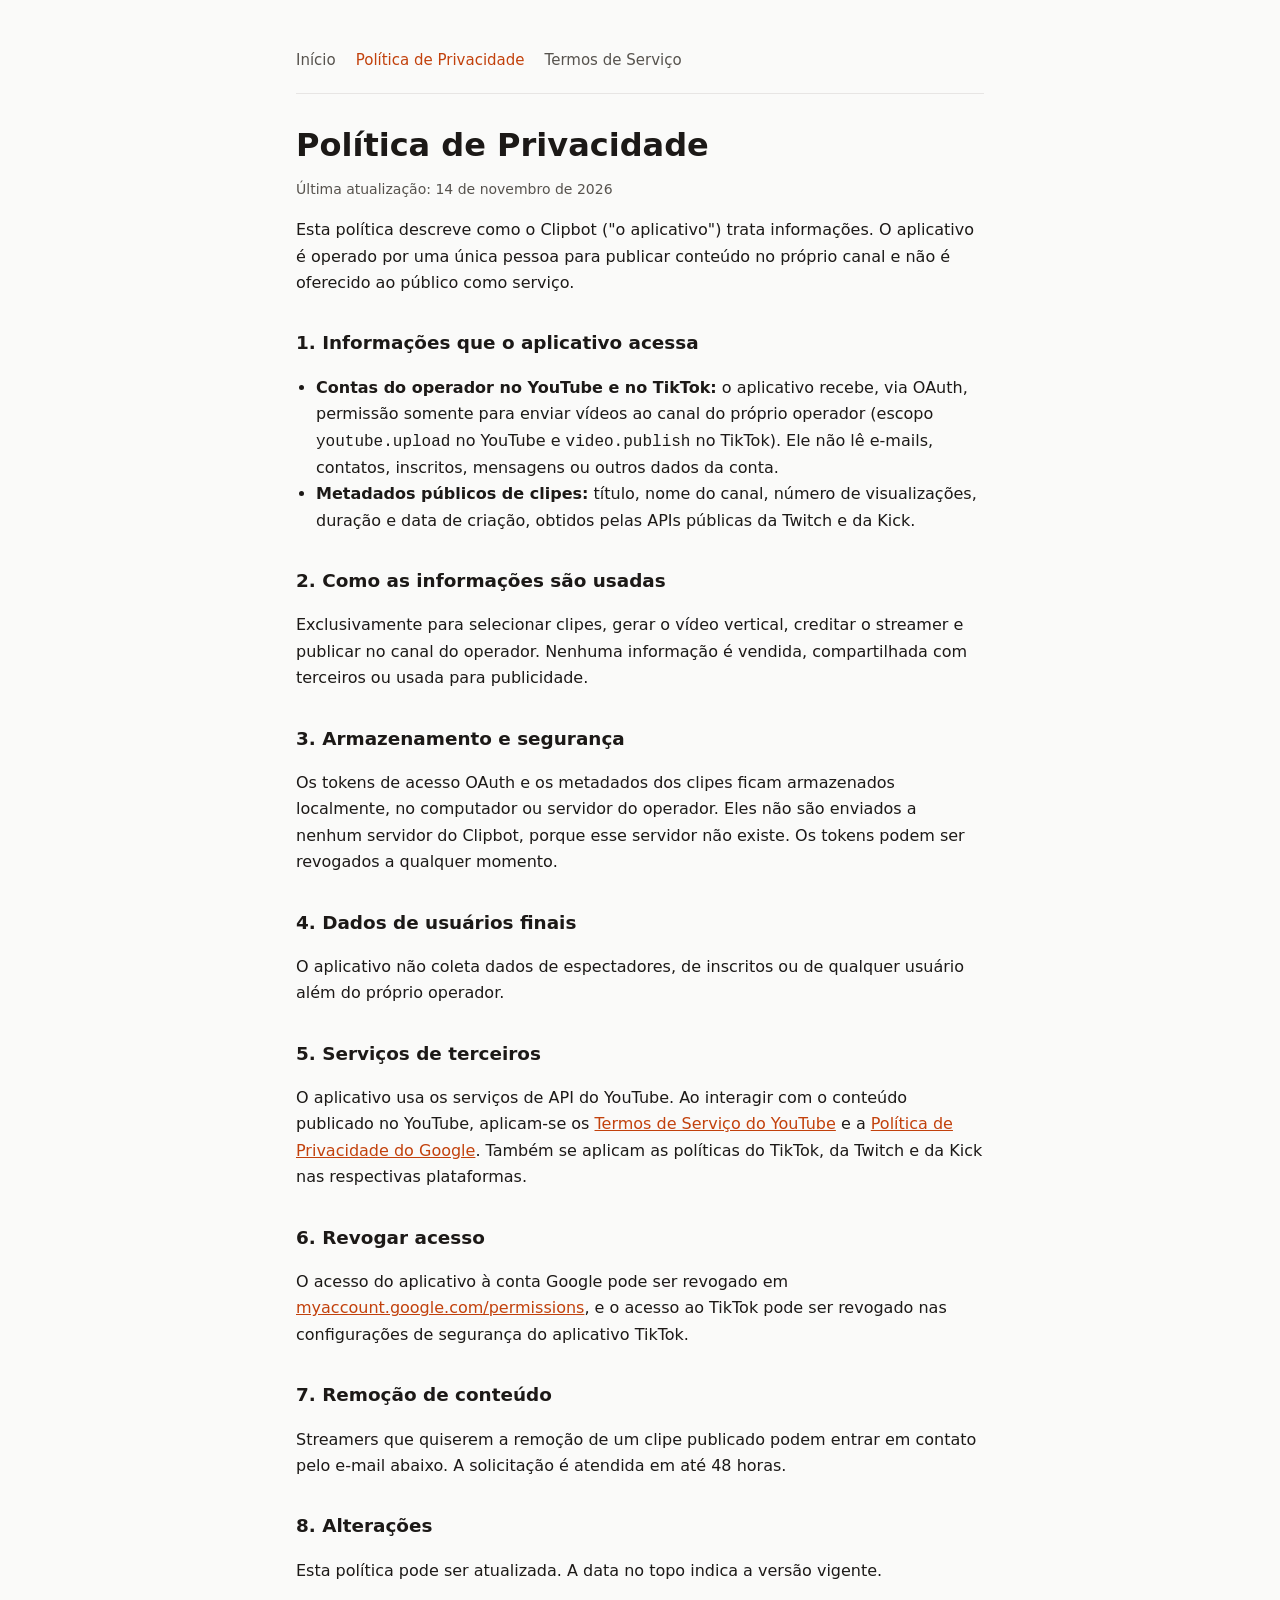
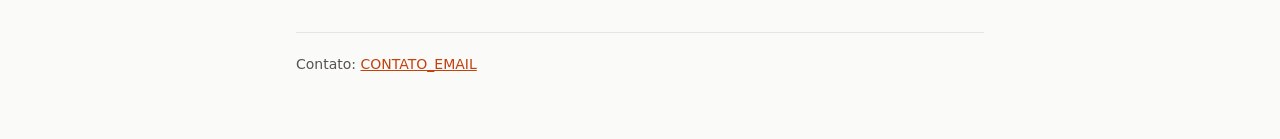
==== docs/privacy.html @ d69500e6 "Site (GitHub Pages): página inicial, política de privacidade e termos Exigidos pelo Google para publ" ====
<!doctype html>
<html lang="pt-BR">
<head>
<meta charset="utf-8">
<meta name="viewport" content="width=device-width, initial-scale=1">
<title>Política de Privacidade — Clipbot</title>
<link rel="stylesheet" href="style.css">
</head>
<body><main>
<nav><a href="index.html">Início</a><a href="privacy.html" aria-current="page">Política de Privacidade</a><a href="terms.html">Termos de Serviço</a></nav>
<h1>Política de Privacidade</h1>
<p class="muted">Última atualização: 14 de novembro de 2026</p>
<p>Esta política descreve como o Clipbot ("o aplicativo") trata informações. O aplicativo é operado por uma única pessoa para publicar conteúdo no próprio canal e não é oferecido ao público como serviço.</p>
<h2>1. Informações que o aplicativo acessa</h2>
<ul>
<li><strong>Contas do operador no YouTube e no TikTok:</strong> o aplicativo recebe, via OAuth, permissão somente para enviar vídeos ao canal do próprio operador (escopo <code>youtube.upload</code> no YouTube e <code>video.publish</code> no TikTok). Ele não lê e-mails, contatos, inscritos, mensagens ou outros dados da conta.</li>
<li><strong>Metadados públicos de clipes:</strong> título, nome do canal, número de visualizações, duração e data de criação, obtidos pelas APIs públicas da Twitch e da Kick.</li>
</ul>
<h2>2. Como as informações são usadas</h2>
<p>Exclusivamente para selecionar clipes, gerar o vídeo vertical, creditar o streamer e publicar no canal do operador. Nenhuma informação é vendida, compartilhada com terceiros ou usada para publicidade.</p>
<h2>3. Armazenamento e segurança</h2>
<p>Os tokens de acesso OAuth e os metadados dos clipes ficam armazenados localmente, no computador ou servidor do operador. Eles não são enviados a nenhum servidor do Clipbot, porque esse servidor não existe. Os tokens podem ser revogados a qualquer momento.</p>
<h2>4. Dados de usuários finais</h2>
<p>O aplicativo não coleta dados de espectadores, de inscritos ou de qualquer usuário além do próprio operador.</p>
<h2>5. Serviços de terceiros</h2>
<p>O aplicativo usa os serviços de API do YouTube. Ao interagir com o conteúdo publicado no YouTube, aplicam-se os <a href="https://www.youtube.com/t/terms">Termos de Serviço do YouTube</a> e a <a href="https://policies.google.com/privacy">Política de Privacidade do Google</a>. Também se aplicam as políticas do TikTok, da Twitch e da Kick nas respectivas plataformas.</p>
<h2>6. Revogar acesso</h2>
<p>O acesso do aplicativo à conta Google pode ser revogado em <a href="https://myaccount.google.com/permissions">myaccount.google.com/permissions</a>, e o acesso ao TikTok pode ser revogado nas configurações de segurança do aplicativo TikTok.</p>
<h2>7. Remoção de conteúdo</h2>
<p>Streamers que quiserem a remoção de um clipe publicado podem entrar em contato pelo e-mail abaixo. A solicitação é atendida em até 48 horas.</p>
<h2>8. Alterações</h2>
<p>Esta política pode ser atualizada. A data no topo indica a versão vigente.</p>
<footer>Contato: <a href="mailto:CONTATO_EMAIL">CONTATO_EMAIL</a></footer>
</main></body></html>
---- docs/style.css ----
:root{--bg:#fafaf9;--fg:#1c1917;--muted:#57534e;--line:#e7e5e4;--accent:#c2410c}
@media (prefers-color-scheme:dark){:root{--bg:#141210;--fg:#f5f5f4;--muted:#a8a29e;--line:#2e2a27;--accent:#fb923c}}
*{box-sizing:border-box}
body{margin:0;background:var(--bg);color:var(--fg);font:16px/1.65 system-ui,-apple-system,"Segoe UI",Roboto,sans-serif}
main{max-width:720px;margin:0 auto;padding:48px 16px 64px}
nav{display:flex;gap:20px;flex-wrap:wrap;padding-bottom:20px;border-bottom:1px solid var(--line);margin-bottom:32px;font-size:15px}
nav a{color:var(--muted);text-decoration:none}nav a:hover,nav a[aria-current]{color:var(--accent)}
h1{font-size:2rem;line-height:1.2;margin:0 0 8px}h2{font-size:1.15rem;margin:32px 0 8px}
p,li{color:var(--fg)}.muted{color:var(--muted);font-size:14px}
a{color:var(--accent)}ul{padding-left:20px}
footer{margin-top:48px;padding-top:20px;border-top:1px solid var(--line);color:var(--muted);font-size:14px}
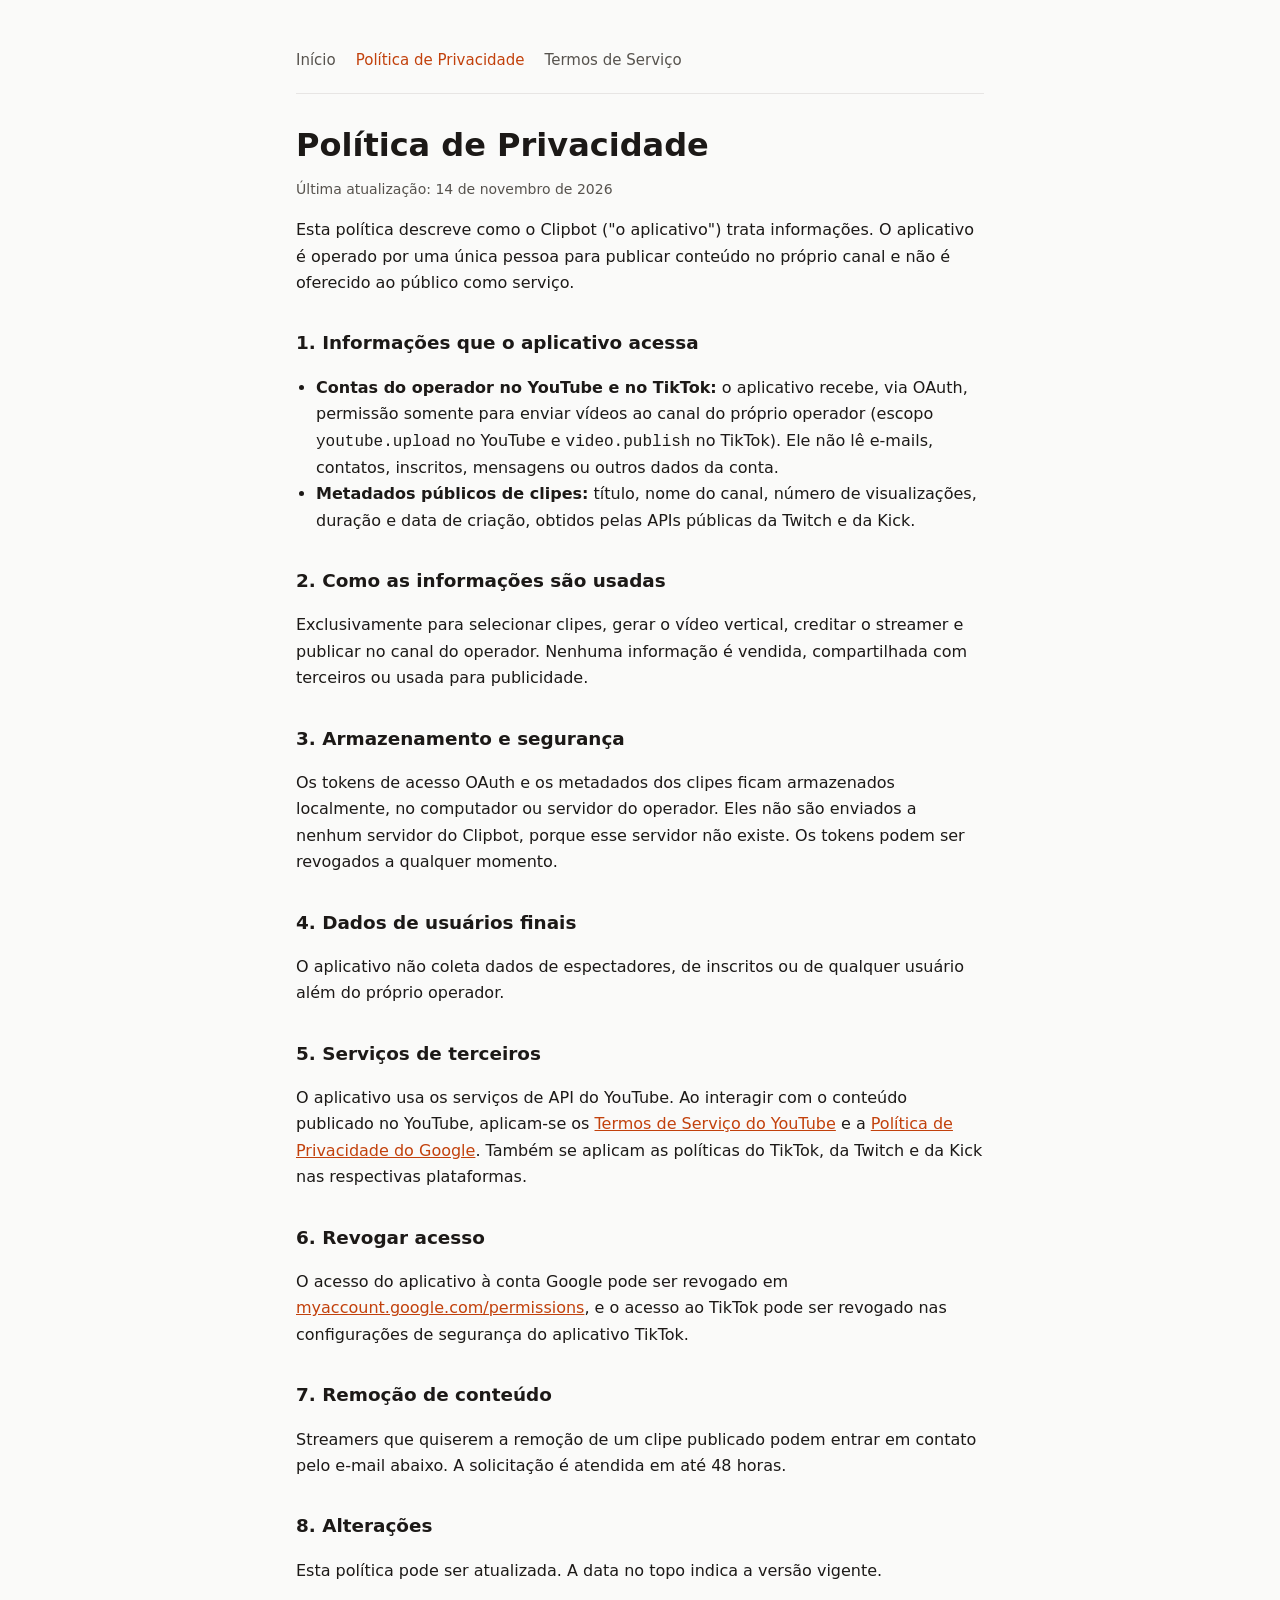
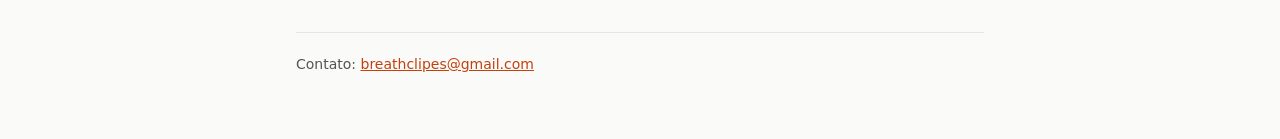
==== commit 054a152e: "Site: e-mail de contato Co-Authored-By: Claude Opus 5.5 <noreply@anthropic.com> Claude-Session: http" ====
--- a/docs/privacy.html
+++ b/docs/privacy.html
@@ -30,5 +30,5 @@
 <p>Streamers que quiserem a remoção de um clipe publicado podem entrar em contato pelo e-mail abaixo. A solicitação é atendida em até 48 horas.</p>
 <h2>8. Alterações</h2>
 <p>Esta política pode ser atualizada. A data no topo indica a versão vigente.</p>
-<footer>Contato: <a href="mailto:CONTATO_EMAIL">CONTATO_EMAIL</a></footer>
+<footer>Contato: <a href="mailto:breathclipes@gmail.com">breathclipes@gmail.com</a></footer>
 </main></body></html>
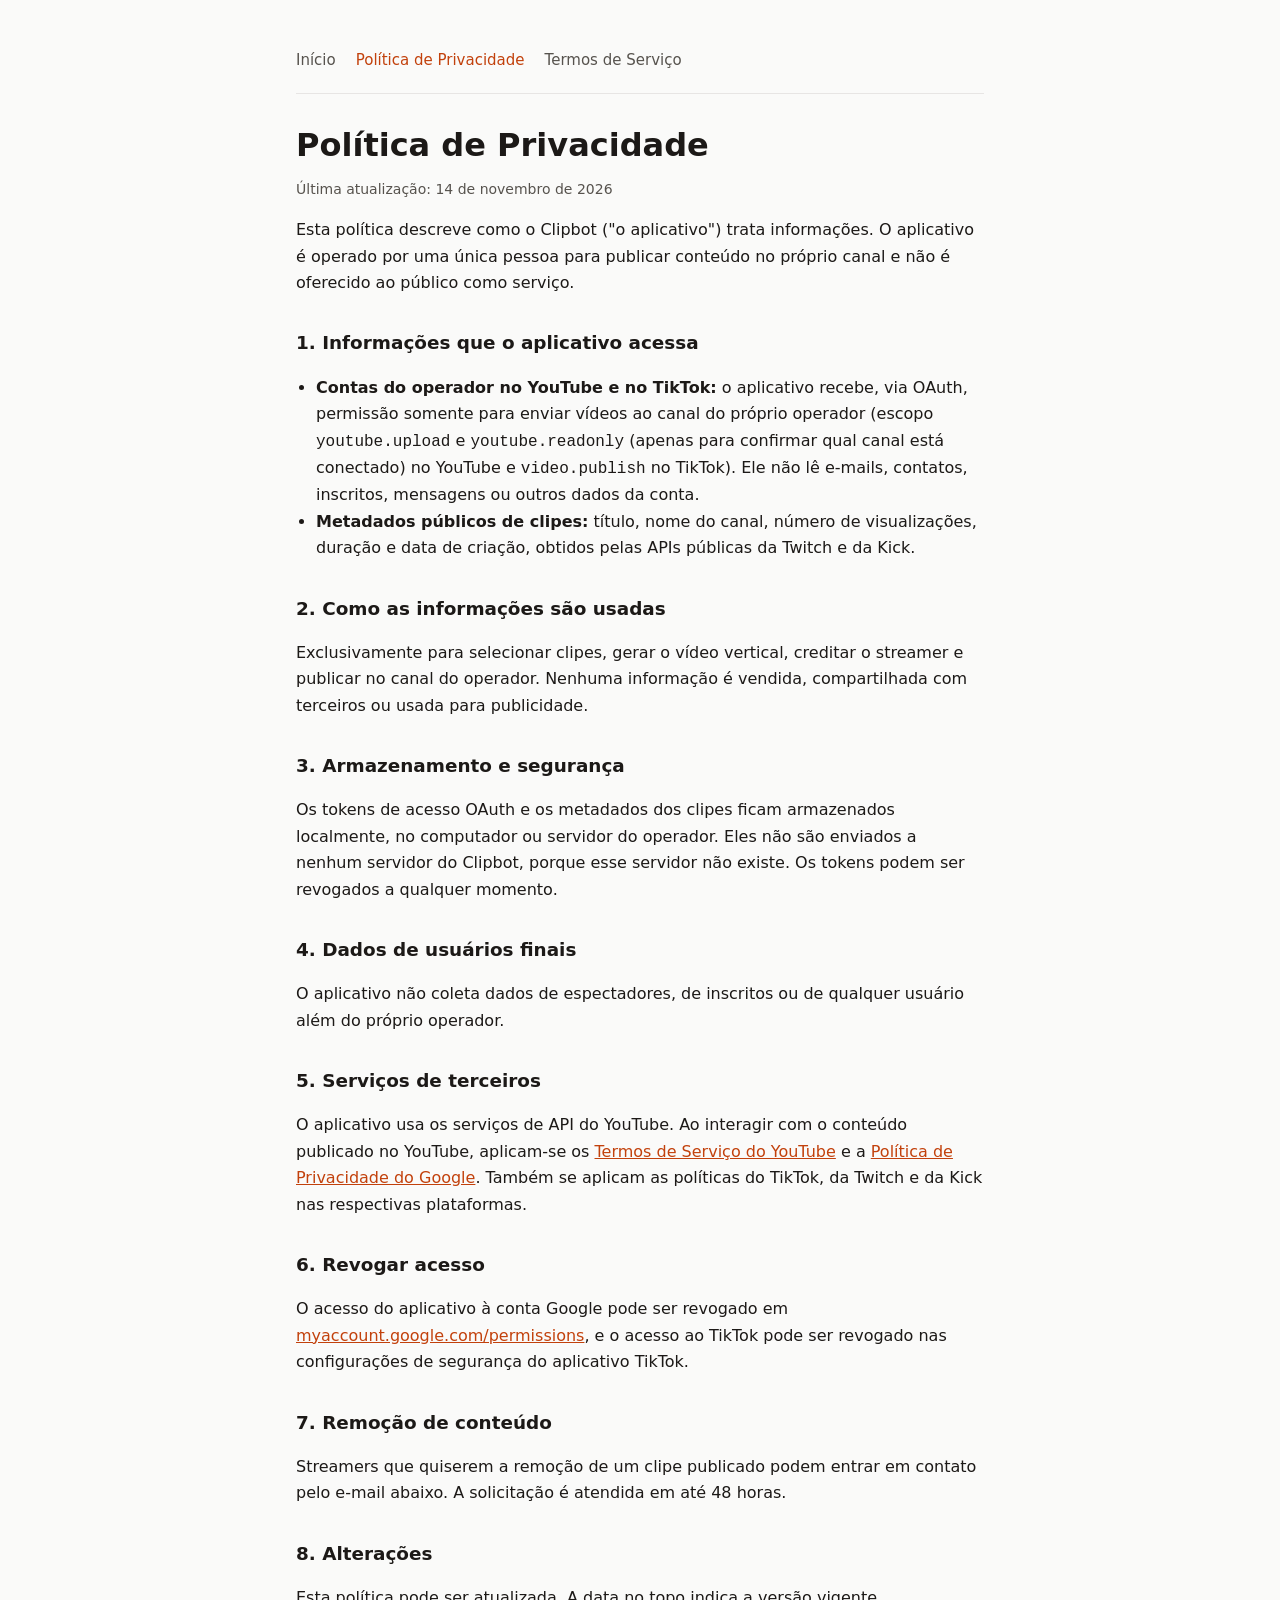
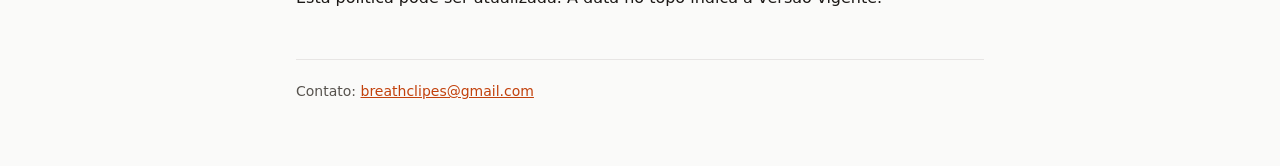
==== commit 8c0df71c: "YouTube auth: força escolha de conta e confirma o canal conectado O erro youtubeSignupRequired acont" ====
--- a/docs/privacy.html
+++ b/docs/privacy.html
@@ -13,7 +13,7 @@
 <p>Esta política descreve como o Clipbot ("o aplicativo") trata informações. O aplicativo é operado por uma única pessoa para publicar conteúdo no próprio canal e não é oferecido ao público como serviço.</p>
 <h2>1. Informações que o aplicativo acessa</h2>
 <ul>
-<li><strong>Contas do operador no YouTube e no TikTok:</strong> o aplicativo recebe, via OAuth, permissão somente para enviar vídeos ao canal do próprio operador (escopo <code>youtube.upload</code> no YouTube e <code>video.publish</code> no TikTok). Ele não lê e-mails, contatos, inscritos, mensagens ou outros dados da conta.</li>
+<li><strong>Contas do operador no YouTube e no TikTok:</strong> o aplicativo recebe, via OAuth, permissão somente para enviar vídeos ao canal do próprio operador (escopo <code>youtube.upload</code> e <code>youtube.readonly</code> (apenas para confirmar qual canal está conectado) no YouTube e <code>video.publish</code> no TikTok). Ele não lê e-mails, contatos, inscritos, mensagens ou outros dados da conta.</li>
 <li><strong>Metadados públicos de clipes:</strong> título, nome do canal, número de visualizações, duração e data de criação, obtidos pelas APIs públicas da Twitch e da Kick.</li>
 </ul>
 <h2>2. Como as informações são usadas</h2>
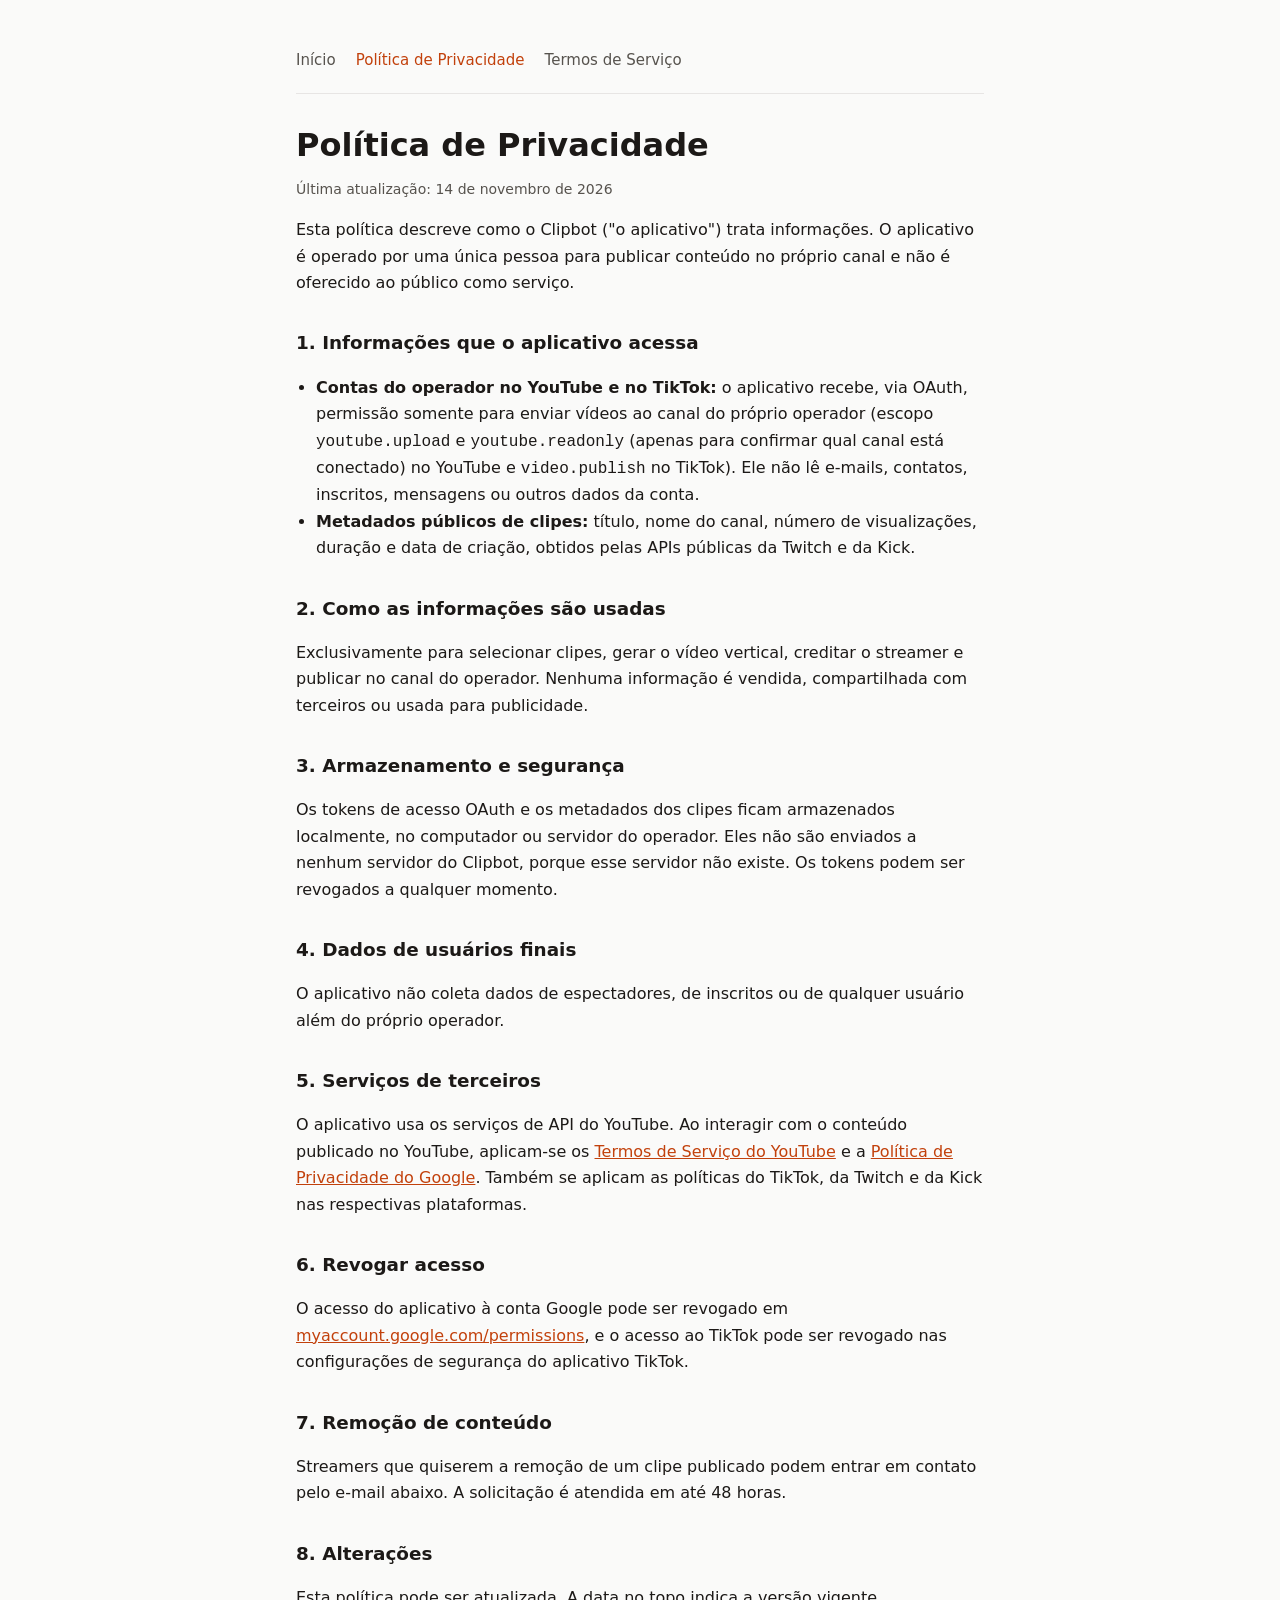
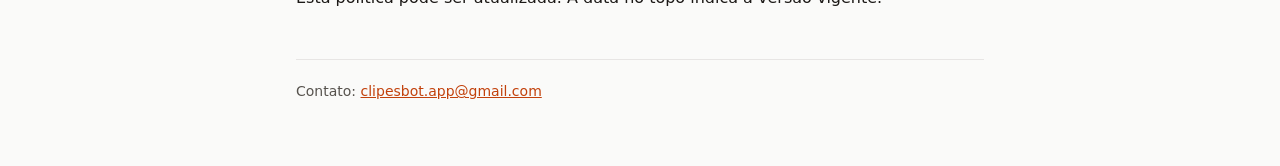
==== commit df981916: "Site: contato e links do fork ReadyyMade Co-Authored-By: Claude Opus 5.5 <noreply@anthropic.com>" ====
--- a/docs/privacy.html
+++ b/docs/privacy.html
@@ -30,5 +30,5 @@
 <p>Streamers que quiserem a remoção de um clipe publicado podem entrar em contato pelo e-mail abaixo. A solicitação é atendida em até 48 horas.</p>
 <h2>8. Alterações</h2>
 <p>Esta política pode ser atualizada. A data no topo indica a versão vigente.</p>
-<footer>Contato: <a href="mailto:breathclipes@gmail.com">breathclipes@gmail.com</a></footer>
+<footer>Contato: <a href="mailto:clipesbot.app@gmail.com">clipesbot.app@gmail.com</a></footer>
 </main></body></html>
